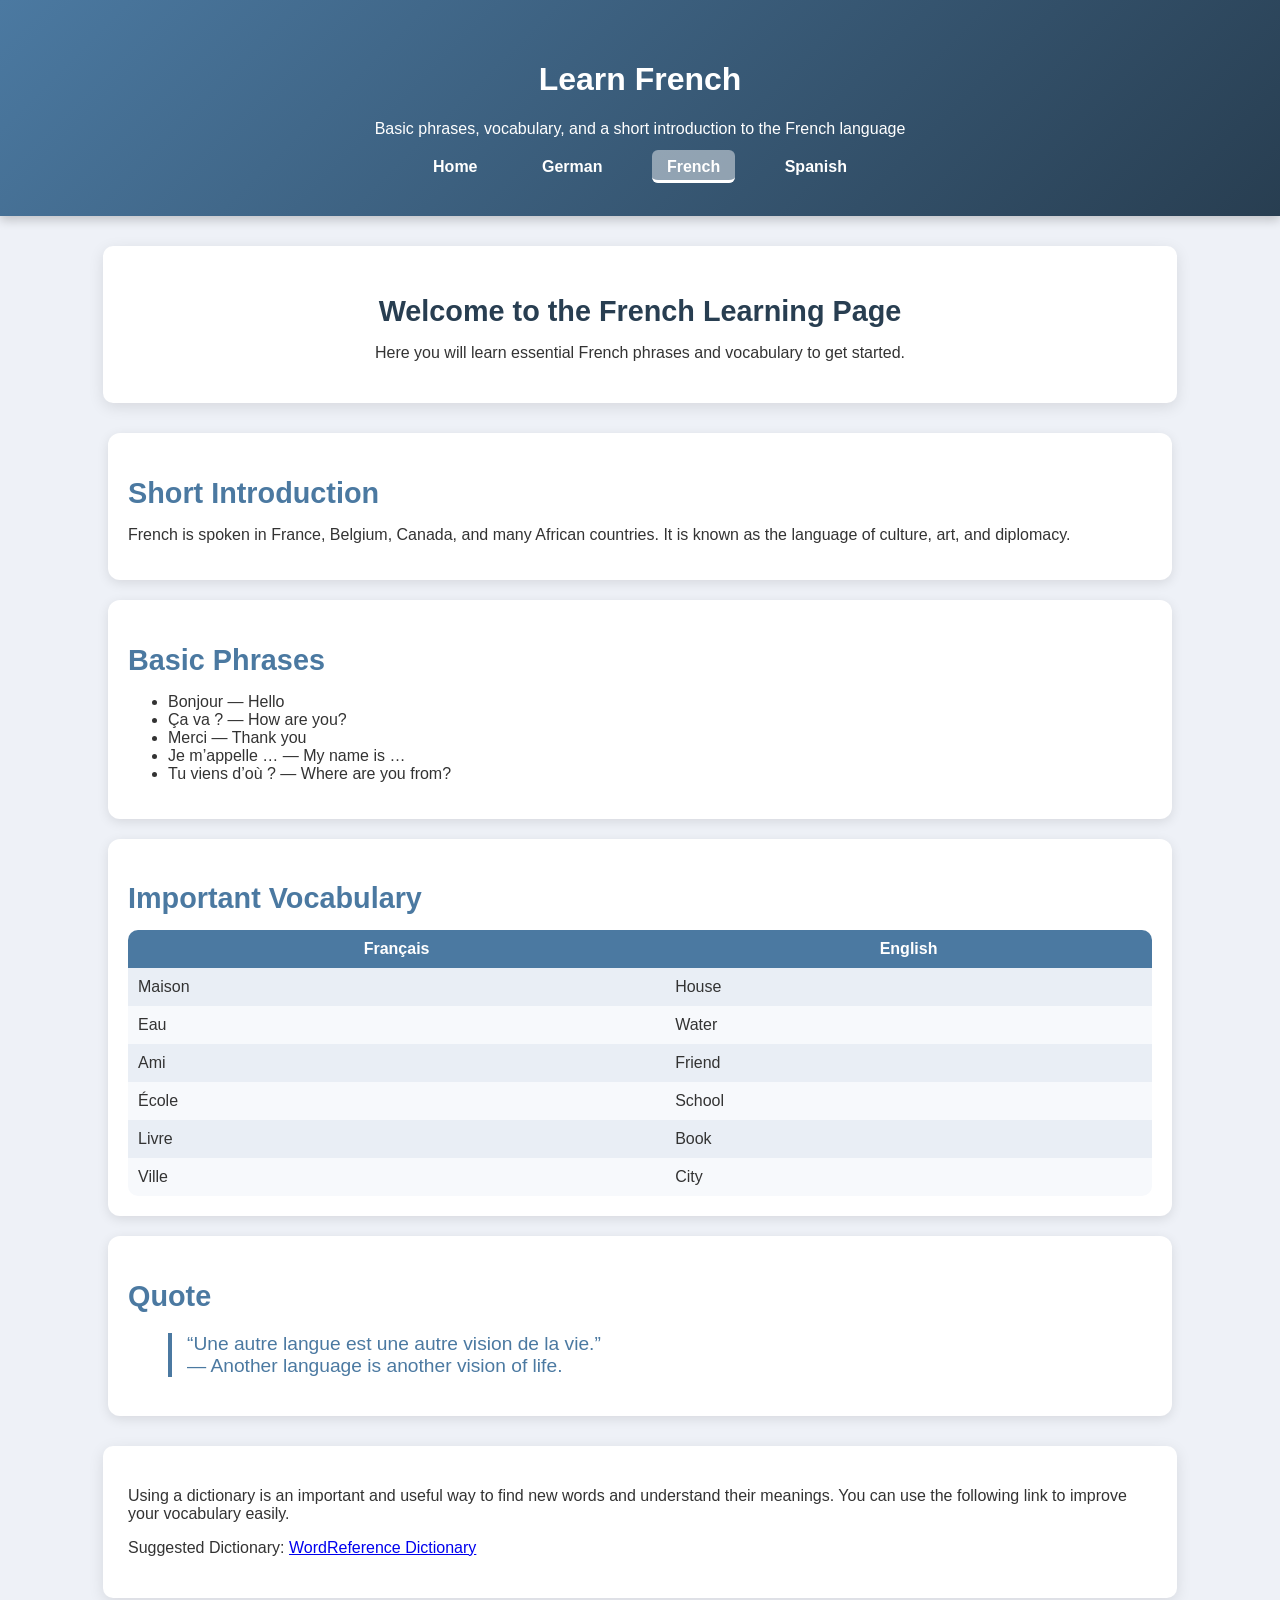
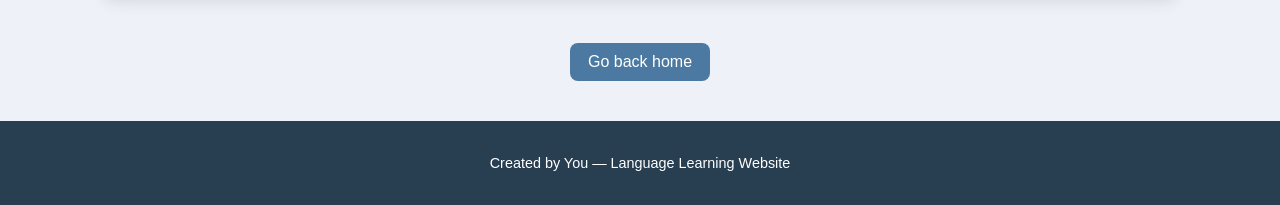
==== french.html @ 51078503 "Add files via upload" ====
<!DOCTYPE html>
<html lang="en">
<head>
    <meta charset="UTF-8">
    <meta name="viewport" content="width=device-width, initial-scale=1.0">
    <title>Learn French</title>
    <link rel="stylesheet" href="style.css">
</head>
<body class="french">

<header>
    <h1>Learn French</h1>
    <p>Basic phrases, vocabulary, and a short introduction to the French language</p>

    <nav>
        <a href="index.html">Home</a>
        <a href="german.html">German</a>
        <a href="french.html" class="active">French</a>
        <a href="spanish.html">Spanish</a>
    </nav>
</header>

<section class="hero">
    <h2>Welcome to the French Learning Page</h2>
    <p>Here you will learn essential French phrases and vocabulary to get started.</p>
</section>

<section class="info">
    <h2>Short Introduction</h2>
    <p>French is spoken in France, Belgium, Canada, and many African countries. It is known as the language of culture, art, and diplomacy.</p>
</section>

<section class="info">
    <h2>Basic Phrases</h2>
    <ul>
        <li>Bonjour — Hello</li>
        <li>Ça va ? — How are you?</li>
        <li>Merci — Thank you</li>
        <li>Je m’appelle … — My name is …</li>
        <li>Tu viens d’où ? — Where are you from?</li>
    </ul>
</section>


<section class="info">
    <h2>Important Vocabulary</h2>
    <table>
        <tr><th>Français</th><th>English</th></tr>
        <tr><td>Maison</td><td>House</td></tr>
        <tr><td>Eau</td><td>Water</td></tr>
        <tr><td>Ami</td><td>Friend</td></tr>
        <tr><td>École</td><td>School</td></tr>
        <tr><td>Livre</td><td>Book</td></tr>
        <tr><td>Ville</td><td>City</td></tr>
    </table>
</section>

<section class="info">
    <h2>Quote</h2>
    <blockquote blockquote class="quote-box">
        “Une autre langue est une autre vision de la vie.”  
        <br>— Another language is another vision of life.
    </blockquote>
</section>

<section class="dictionary">
    <p>
        Using a dictionary is an important and useful way to find new words and understand their meanings. 
        You can use the following link to improve your vocabulary easily.
    </p>
    <p>Suggested Dictionary: 
        <a href="https://www.wordreference.com/enfr/">
            WordReference Dictionary
        </a>
    </p>
</section>


<section class="Back">
    <p><a href="index.html">Go back home</a></p>
</section>

<footer>
    <p>Created by You — Language Learning Website</p>
</footer>

</body>
</html>
---- style.css ----
/* --- Global Styles --- */
body {
    font-family: "Poppins", sans-serif;
    background: #eef1f7;
    margin: 0;
    padding: 0;
    color: #333;
}


/* --- Header (Default) --- */
header {
    background: linear-gradient(135deg, #4b79a1, #283e51);
    color: white;
    padding: 40px 20px;
    text-align: center;
    box-shadow: 0 4px 10px rgba(0,0,0,0.2);
}

/* --- Navigation Menu --- */
nav {
    margin-top: 20px;
}

nav a {
    text-decoration: none;
    color: white;
    margin: 0 15px;
    font-weight: bold;
    padding: 8px 15px;
    border-radius: 6px;
    transition: 0.3s;
}

nav a:hover {
    background: rgba(255, 255, 255, 0.25);
}

nav a.active {
    background: rgba(255, 255, 255, 0.45);
    border-bottom: 3px solid #ffffff;
    padding-bottom: 5px;
}

/* --- Hero Section --- */
.hero {
    background: white;
    width: 80%;
    margin: 30px auto;
    padding: 25px;
    border-radius: 10px;
    text-align: center;
    box-shadow: 0 4px 15px rgba(0,0,0,0.1);
}

.hero h2 {
    color: #283e51;
}

/* --- Info Sections --- */
.info {
    background: white;
    width: 80%;
    margin: 20px auto;
    padding: 20px;
    border-radius: 12px;
    box-shadow: 0 3px 12px rgba(0,0,0,0.1);
}

.quote-box {
    font-size: 1.2rem;
    color: #4b79a1;
    border-left: 4px solid #4b79a1;
    padding-left: 15px;
}


.info h2 {
    color: #4b79a1;
}

/* --- Back Sections --- */
.Back p {
    text-align: center;
}

/* --- Language Sections --- */
section.language {
    background: white;
    margin: 30px auto;
    padding: 25px;
    width: 80%;
    border-radius: 15px;
    box-shadow: 0 4px 15px rgba(0,0,0,0.1);
    transition: 0.3s;
}

section.language:hover {
    transform: translateY(-5px);
    box-shadow: 0 6px 20px rgba(0,0,0,0.15);
}

h2 {
    color: #283e51;
    font-size: 1.8rem;
    margin-bottom: 10px;
}

h3 {
    color: #4b79a1;
    margin-top: 20px;
}

/* --- Tables --- */
table {
    width: 100%;
    border-collapse: collapse;
    margin-top: 15px;
    border-radius: 10px;
    overflow: hidden;
}

th {
    background: #4b79a1;
    color: white;
    padding: 10px;
}

td {
    padding: 10px;
    background: #f7f9fc;
}

tr:nth-child(even) td {
    background: #e9eef5;
}

/* --- Continue Button --- */
section.language p a,
.Back a {
    display: inline-block;
    margin-top: 15px;
    padding: 10px 18px;
    background: #4b79a1;
    color: white;
    text-decoration: none;
    border-radius: 8px;
    transition: 0.3s;
}

section.language p a:hover,
.Back a:hover {
    background: #35516a;
}

/* --- Dictionary Box --- */
.dictionary {
    background: white;
    width: 80%;
    margin: 30px auto;
    padding: 25px;
    border-radius: 10px;
    text-align: left;
    box-shadow: 0 4px 15px rgba(0,0,0,0.1);
}

/* --- Footer --- */
footer {
    text-align: center;
    padding: 20px;
    background: #283e51;
    color: white;
    margin-top: 40px;
    font-size: 0.9rem;
}

@media screen and (max-width: 768px) {

  .hero,
  .info,
  section.language,
  .dictionary {
    width: 95%;
    padding: 15px;
  }

  nav a {
    display: block;
    margin: 10px 0;
  }

  header {
    padding: 25px 10px;
  }

  h2 {
    font-size: 1.4rem;
  }

  h3 {
    font-size: 1.2rem;
  }

  table, th, td {
    font-size: 0.9rem;
  }
}
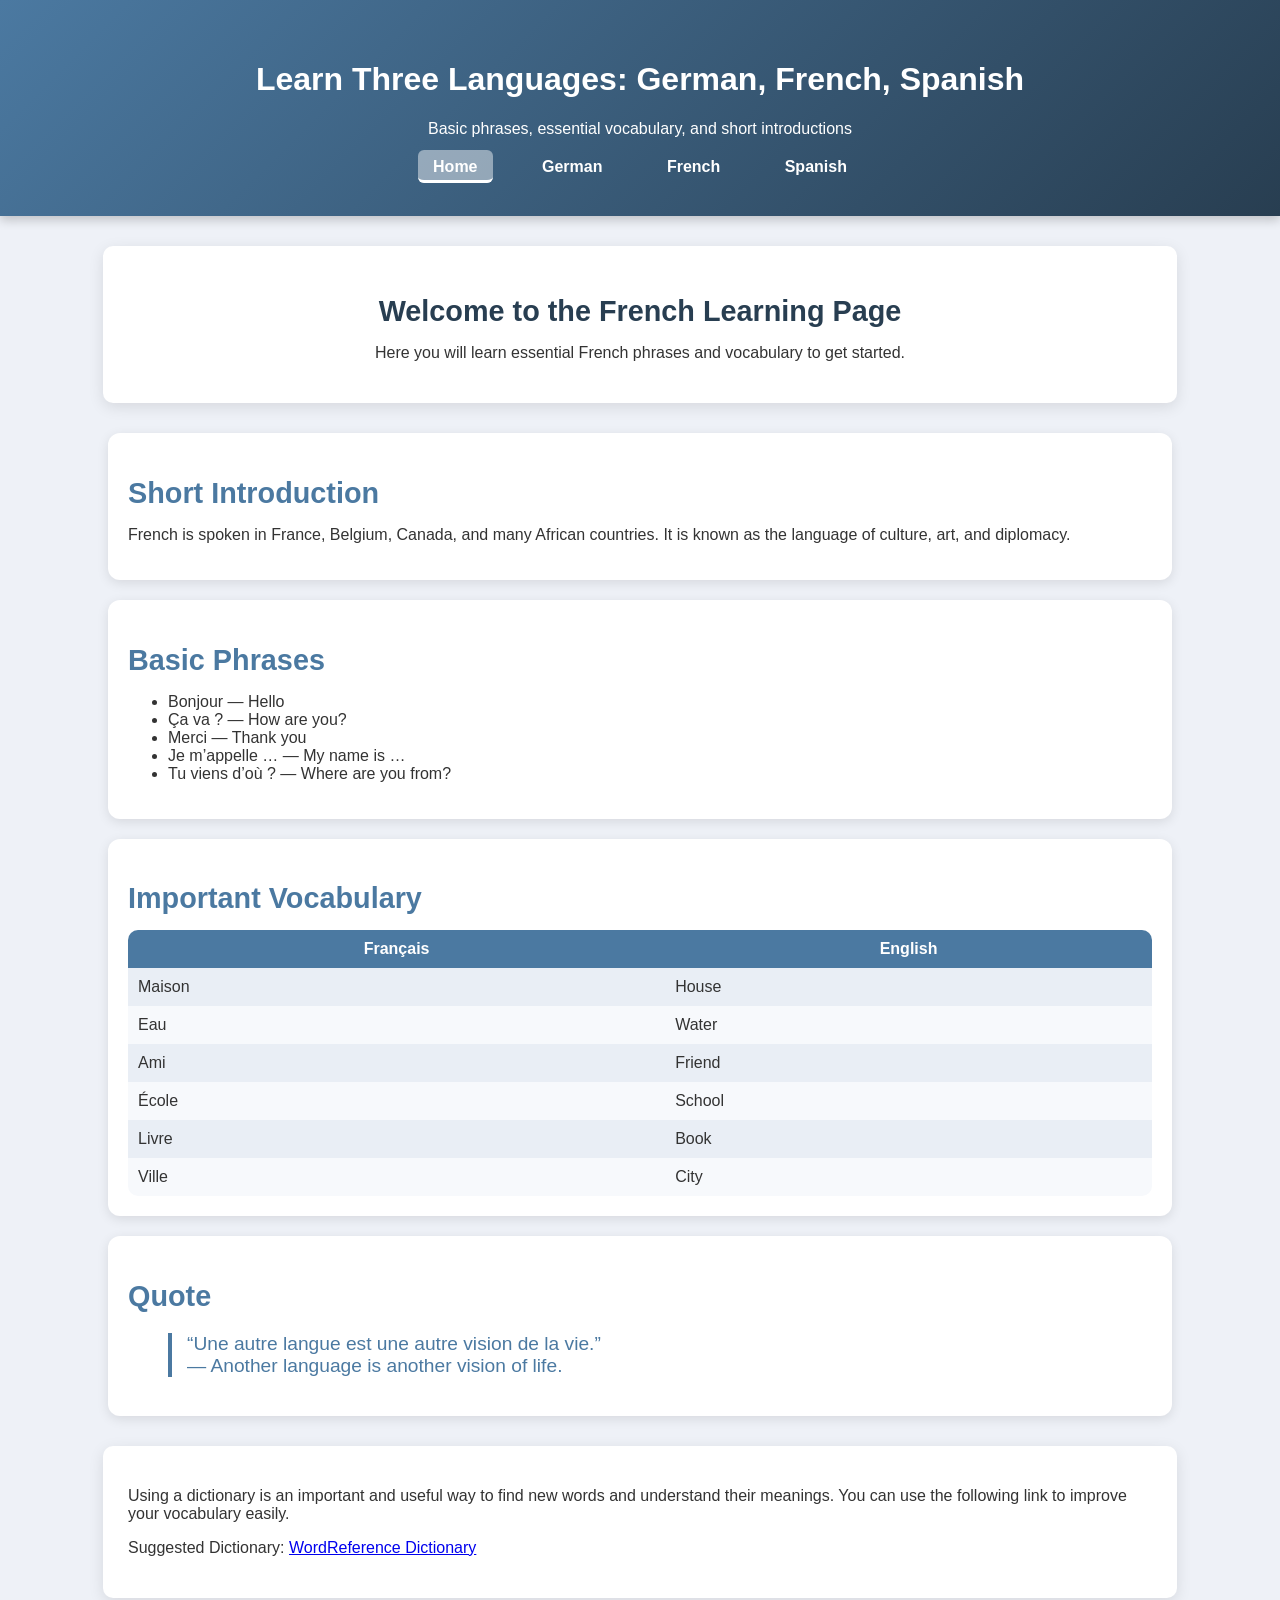
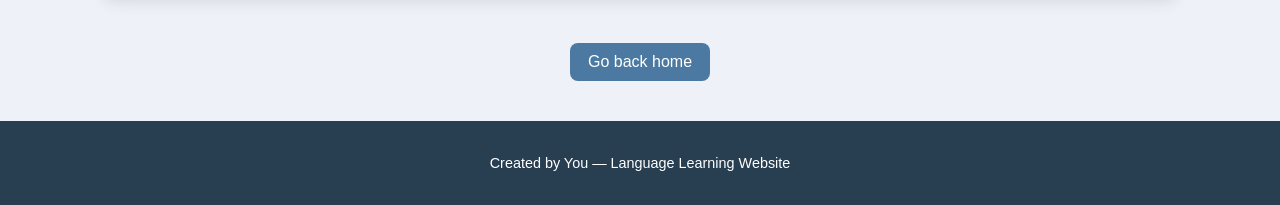
==== commit be29ec5e: "Add files via upload" ====
--- a/french.html
+++ b/french.html
@@ -9,15 +9,22 @@
 <body class="french">
 
 <header>
-    <h1>Learn French</h1>
-    <p>Basic phrases, vocabulary, and a short introduction to the French language</p>
 
-    <nav>
-        <a href="index.html">Home</a>
-        <a href="german.html">German</a>
-        <a href="french.html" class="active">French</a>
-        <a href="spanish.html">Spanish</a>
-    </nav>
+     <div class="header-nav-bar">
+        <h1>Learn Three Languages: German, French, Spanish </h1>
+        <p>Basic phrases, essential vocabulary, and short introductions</p>
+
+        <input type="checkbox" id="menu-toggle" class="menu-checkbox">
+            <label for="menu-toggle" class="menu">☰</label>
+
+        <nav  id="nav-menu">
+            <a href="index.html" class="active">Home</a>
+            <a href="german.html">German</a>
+            <a href="french.html">French</a>
+            <a href="spanish.html">Spanish</a>
+        </nav>
+        </div>
+    
 </header>
 
 <section class="hero">
@@ -85,4 +92,4 @@
 </footer>
 
 </body>
-</html>
+</html> 
--- a/style.css
+++ b/style.css
@@ -17,6 +17,7 @@
     box-shadow: 0 4px 10px rgba(0,0,0,0.2);
 }
 
+
 /* --- Navigation Menu --- */
 nav {
     margin-top: 20px;
@@ -29,7 +30,7 @@
     font-weight: bold;
     padding: 8px 15px;
     border-radius: 6px;
-    transition: 0.3s;
+    transition: 0.3s; 
 }
 
 nav a:hover {
@@ -41,6 +42,7 @@
     border-bottom: 3px solid #ffffff;
     padding-bottom: 5px;
 }
+
 
 /* --- Hero Section --- */
 .hero {
@@ -162,7 +164,7 @@
     border-radius: 10px;
     text-align: left;
     box-shadow: 0 4px 15px rgba(0,0,0,0.1);
-}
+} 
 
 /* --- Footer --- */
 footer {
@@ -174,34 +176,70 @@
     font-size: 0.9rem;
 }
 
-@media screen and (max-width: 768px) {
-
-  .hero,
-  .info,
-  section.language,
-  .dictionary {
-    width: 95%;
-    padding: 15px;
-  }
-
-  nav a {
+.menu-checkbox {
+    display: none;
+}
+
+.menu {
+    display: none;
+    font-size: 30px;
+    cursor: pointer;
+    color: white;
+}
+
+/* Desktop default */
+.menu {
+    display: none; 
+}
+
+nav {
     display: block;
-    margin: 10px 0;
-  }
-
-  header {
-    padding: 25px 10px;
-  }
-
-  h2 {
-    font-size: 1.4rem;
-  }
-
-  h3 {
-    font-size: 1.2rem;
-  }
-
-  table, th, td {
-    font-size: 0.9rem;
-  }
-}+}
+
+nav ul {
+    display: flex;
+    justify-content: center;
+    gap: 20px;
+    list-style: none;
+    padding: 0;
+    margin: 0;
+}
+
+nav ul li a {
+    display: inline-block;
+}
+
+
+/* mobile default */
+@media (max-width: 768px) {
+
+    .menu {
+        display: block;
+        font-size: 32px;
+        cursor: pointer;
+        color: white;
+        margin-top: 10px;
+    }
+
+    nav {
+        display: none;
+        background: #283e51;
+        padding: 15px;
+        border-radius: 10px;
+        margin-top: 15px;
+    }
+
+    nav ul {
+        display: block;
+        padding: 0;
+    }
+
+    nav ul li {
+        margin: 10px 0;
+    }
+
+    /*active menu*/
+    .menu-checkbox:checked ~ nav {
+        display: block;
+    }
+}
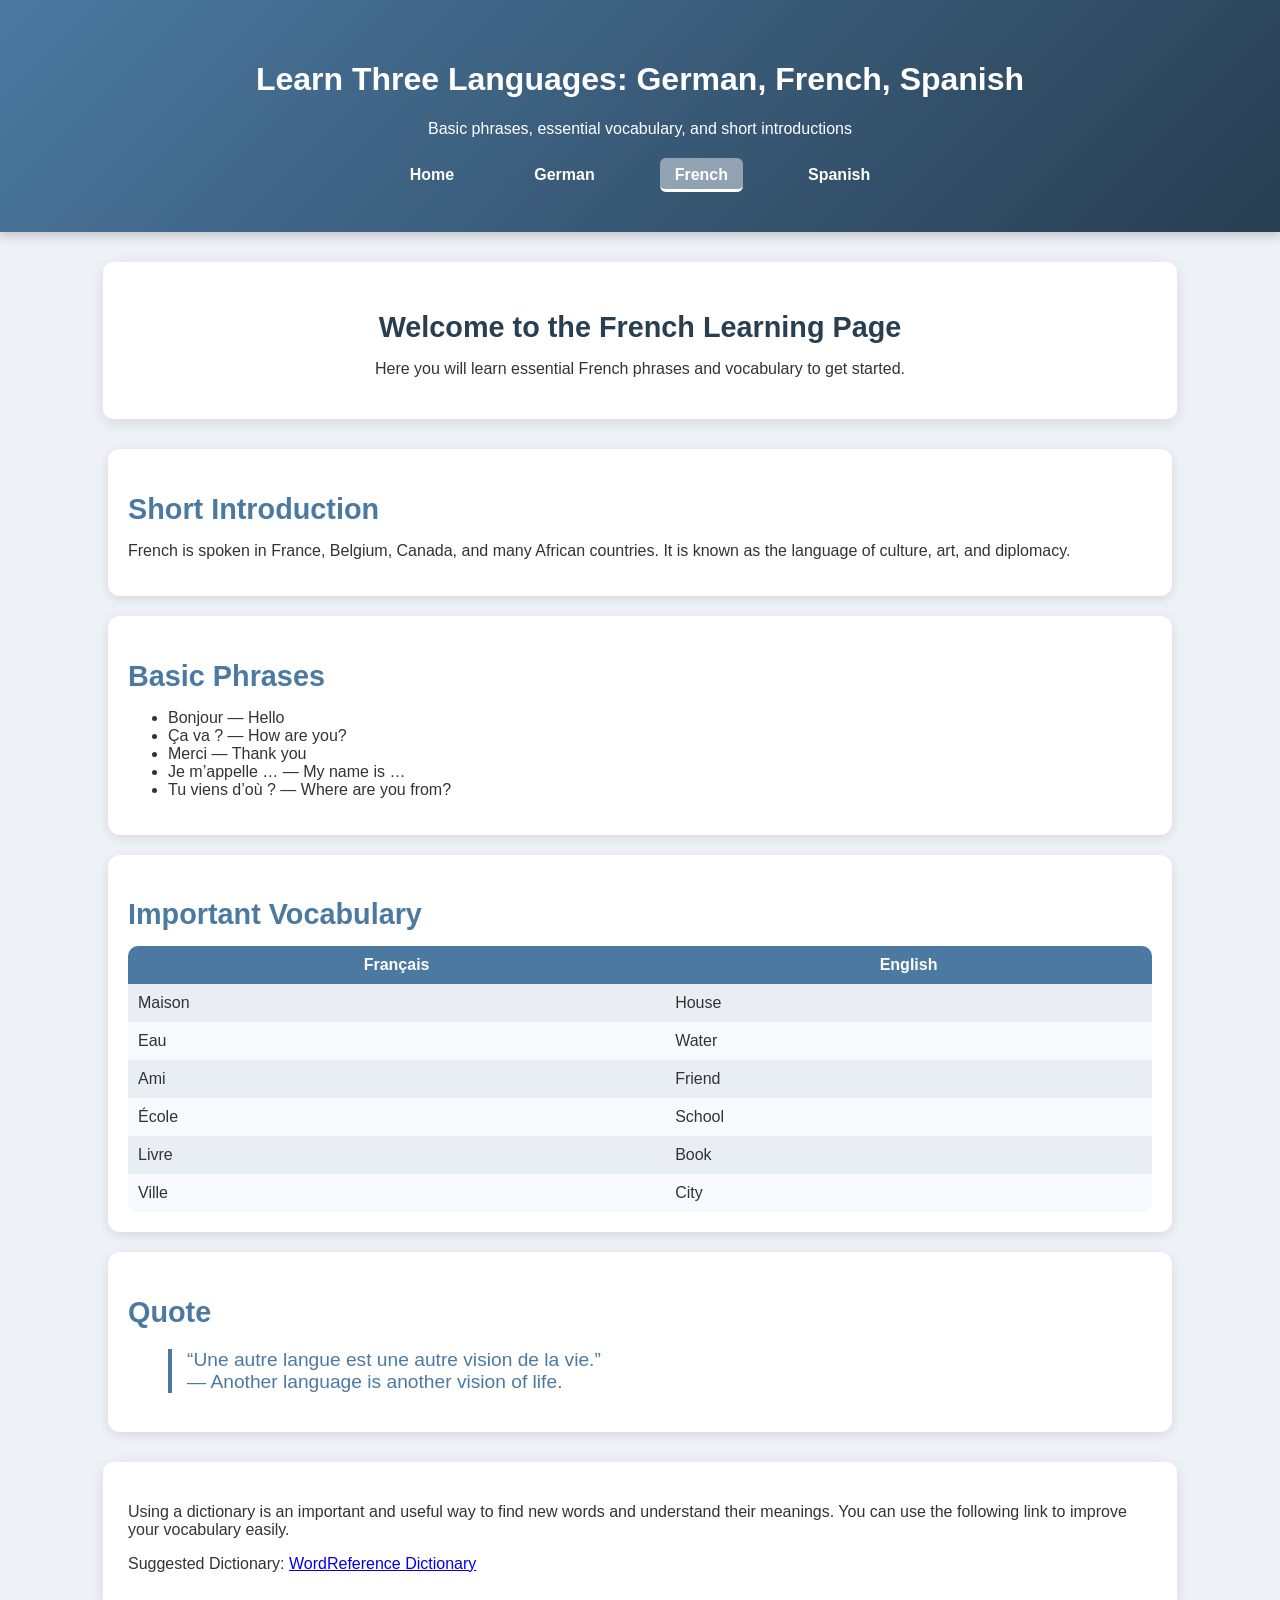
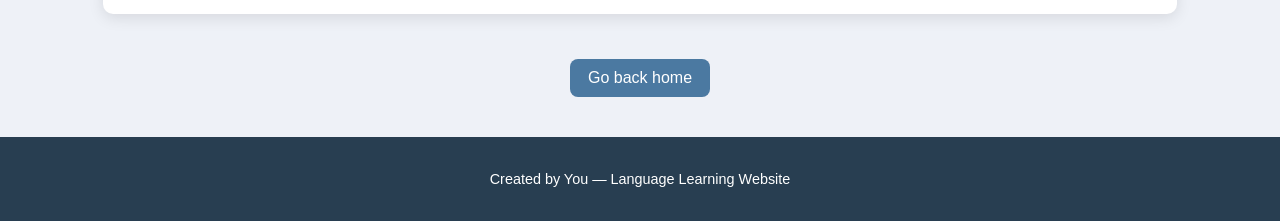
==== commit b934581a: "Add files via upload" ====
--- a/french.html
+++ b/french.html
@@ -10,22 +10,28 @@
 
 <header>
 
-     <div class="header-nav-bar">
-        <h1>Learn Three Languages: German, French, Spanish </h1>
-        <p>Basic phrases, essential vocabulary, and short introductions</p>
+        <div class="header-nav-bar">
+            <h1>Learn Three Languages: German, French, Spanish </h1>
+            <p>Basic phrases, essential vocabulary, and short introductions</p>
 
-        <input type="checkbox" id="menu-toggle" class="menu-checkbox">
+            <input type="checkbox" id="menu-toggle" class="menu-checkbox">
             <label for="menu-toggle" class="menu">☰</label>
 
-        <nav  id="nav-menu">
-            <a href="index.html" class="active">Home</a>
-            <a href="german.html">German</a>
-            <a href="french.html">French</a>
-            <a href="spanish.html">Spanish</a>
-        </nav>
+            <nav id="nav-menu">
+                <ul>
+                    <li> <a href="index.html">Home</a></li>
+                    <li> <a href="german.html">German</a></li>
+                    <li> <a href="french.html" class="active">French</a></li>
+                    <li> <a href="spanish.html">Spanish</a></li>
+
+                </ul>
+
+            </nav>
         </div>
-    
-</header>
+
+
+    </header>
+
 
 <section class="hero">
     <h2>Welcome to the French Learning Page</h2>
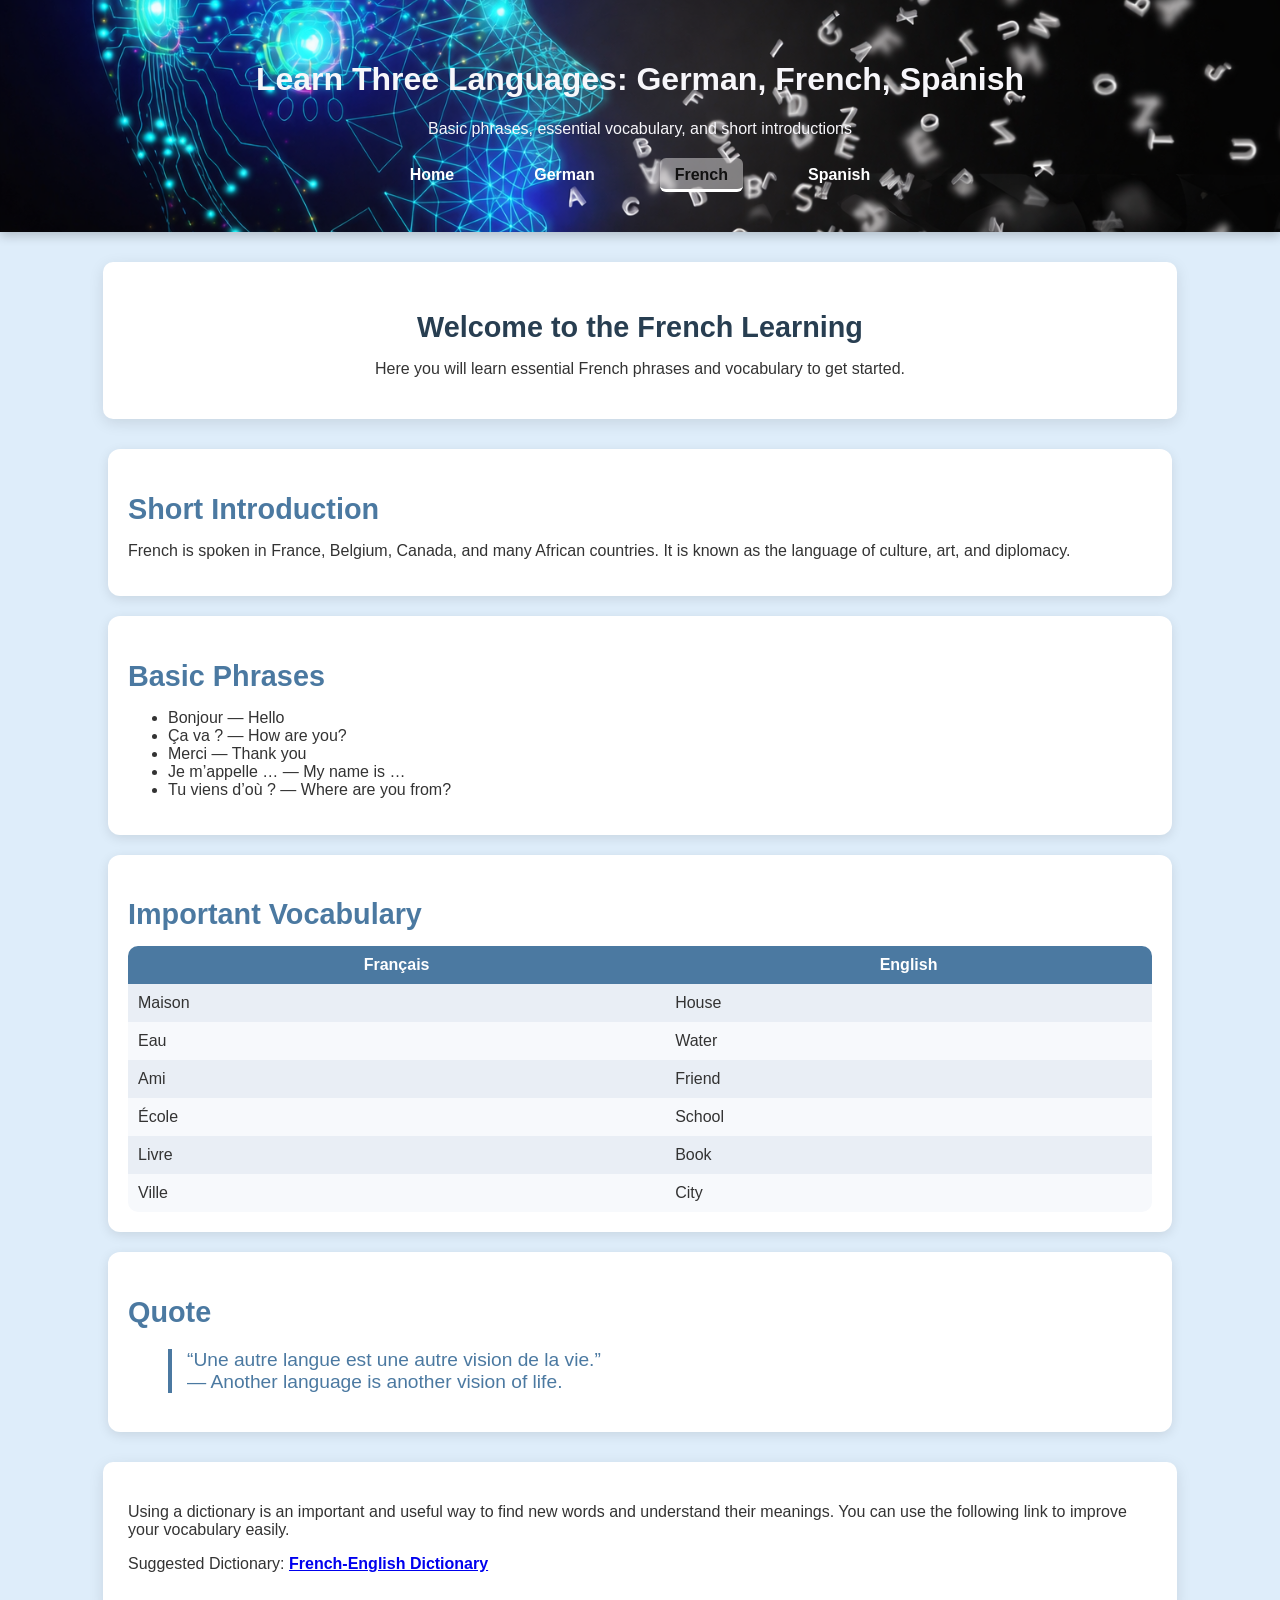
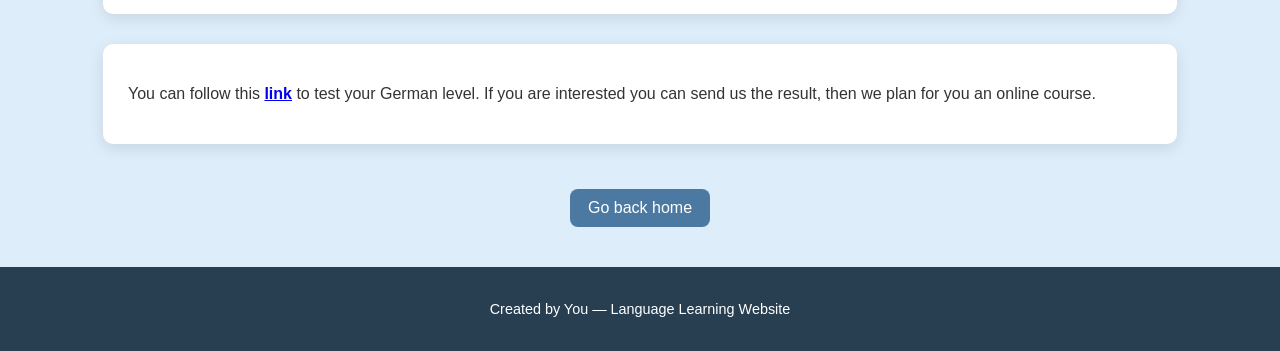
==== commit 95a19e5a: "Add files via upload" ====
--- a/french.html
+++ b/french.html
@@ -34,7 +34,7 @@
 
 
 <section class="hero">
-    <h2>Welcome to the French Learning Page</h2>
+    <h2>Welcome to the French Learning</h2>
     <p>Here you will learn essential French phrases and vocabulary to get started.</p>
 </section>
 
@@ -83,9 +83,20 @@
     </p>
     <p>Suggested Dictionary: 
         <a href="https://www.wordreference.com/enfr/">
-            WordReference Dictionary
+            <strong>
+                French-English Dictionary
+            </strong>
         </a>
     </p>
+</section>
+
+<section class="test">
+
+    <p>You can follow this
+         <a href="https://preply.com/en/language-tests/french?campaignid=11864511066&network=g&adgroupid=115569542819&keyword=french%20lessons%20app&matchtype=b&creative=752673149984&targetid=kwd-297434496446&placement=&loc_physical_ms=9043902&device=c&adgroupintent=lesson&utm_source=google&utm_medium=cpc&utm_term=french%20lessons%20app&utm_campaign=stu_sem_generic_web_0_eng_xx_multiplesub_bm-de-at&hsa_acc=4756459000&hsa_cam=11864511066&hsa_grp=115569542819&hsa_ad=752673149984&hsa_src=g&hsa_tgt=kwd-297434496446&hsa_kw=french%20lessons%20app&hsa_mt=b&hsa_net=adwords&hsa_ver=3&gad_source=1&gad_campaignid=11864511066&gbraid=0AAAAADcbD22XyIHHFBg7Jo39cvP78TRxl&gclid=CjwKCAjw1tLOBhAMEiwAiPkRHg7Unz4OLwIGM6JR4Ilr8s5Fh7HJb7JOvezLH52y-GQ4k3ZJDCkRAxoCtgwQAvD_BwE"><strong> link</strong></a>
+         to test your German level.
+        If you are interested you can send us the result, then we plan for you an online course.
+        </p>
 </section>
 
 
--- a/style.css
+++ b/style.css
@@ -1,20 +1,26 @@
 /* --- Global Styles --- */
+
 body {
     font-family: "Poppins", sans-serif;
-    background: #eef1f7;
+    background: #deedfa;
     margin: 0;
     padding: 0;
     color: #333;
-}
+   
 
 
 /* --- Header (Default) --- */
 header {
-    background: linear-gradient(135deg, #4b79a1, #283e51);
-    color: white;
+   /* background: linear-gradient(135deg, #4b79a1, #283e51);*/
+    color: rgb(247, 246, 250);
     padding: 40px 20px;
     text-align: center;
     box-shadow: 0 4px 10px rgba(0,0,0,0.2);
+    background-image: url("photo-01.png"); 
+    background-size: cover ;                
+    background-position: center 55%; 
+    background-repeat: no-repeat;           
+}
 }
 
 
@@ -25,7 +31,7 @@
 
 nav a {
     text-decoration: none;
-    color: white;
+    color: rgb(255, 255, 255);
     margin: 0 15px;
     font-weight: bold;
     padding: 8px 15px;
@@ -34,11 +40,13 @@
 }
 
 nav a:hover {
-    background: rgba(255, 255, 255, 0.25);
+    transform: translateY(-5px);
+    background: rgba(250, 248, 248, 0.25);
 }
 
 nav a.active {
-    background: rgba(255, 255, 255, 0.45);
+    color: #111111;
+    background: rgba(243, 241, 241, 0.45);
     border-bottom: 3px solid #ffffff;
     padding-bottom: 5px;
 }
@@ -53,6 +61,7 @@
     border-radius: 10px;
     text-align: center;
     box-shadow: 0 4px 15px rgba(0,0,0,0.1);
+    transition: 0.3s;
 }
 
 .hero h2 {
@@ -156,7 +165,7 @@
 }
 
 /* --- Dictionary Box --- */
-.dictionary {
+.dictionary, .test {
     background: white;
     width: 80%;
     margin: 30px auto;
@@ -175,7 +184,7 @@
     margin-top: 40px;
     font-size: 0.9rem;
 }
-
+/*--- checkbox ---*/
 .menu-checkbox {
     display: none;
 }
@@ -187,7 +196,12 @@
     color: white;
 }
 
-/* Desktop default */
+ /*--- active menu ---*/
+    .menu-checkbox:checked ~ nav {
+        display: block;
+    }
+
+/*--- Desktop default ---*/
 .menu {
     display: none; 
 }
@@ -210,7 +224,7 @@
 }
 
 
-/* mobile default */
+/*--- mobile default ---*/
 @media (max-width: 768px) {
 
     .menu {
@@ -223,7 +237,7 @@
 
     nav {
         display: none;
-        background: #283e51;
+        background: #a8c6dd;
         padding: 15px;
         border-radius: 10px;
         margin-top: 15px;
@@ -238,8 +252,5 @@
         margin: 10px 0;
     }
 
-    /*active menu*/
-    .menu-checkbox:checked ~ nav {
-        display: block;
-    }
-}
+   
+}
